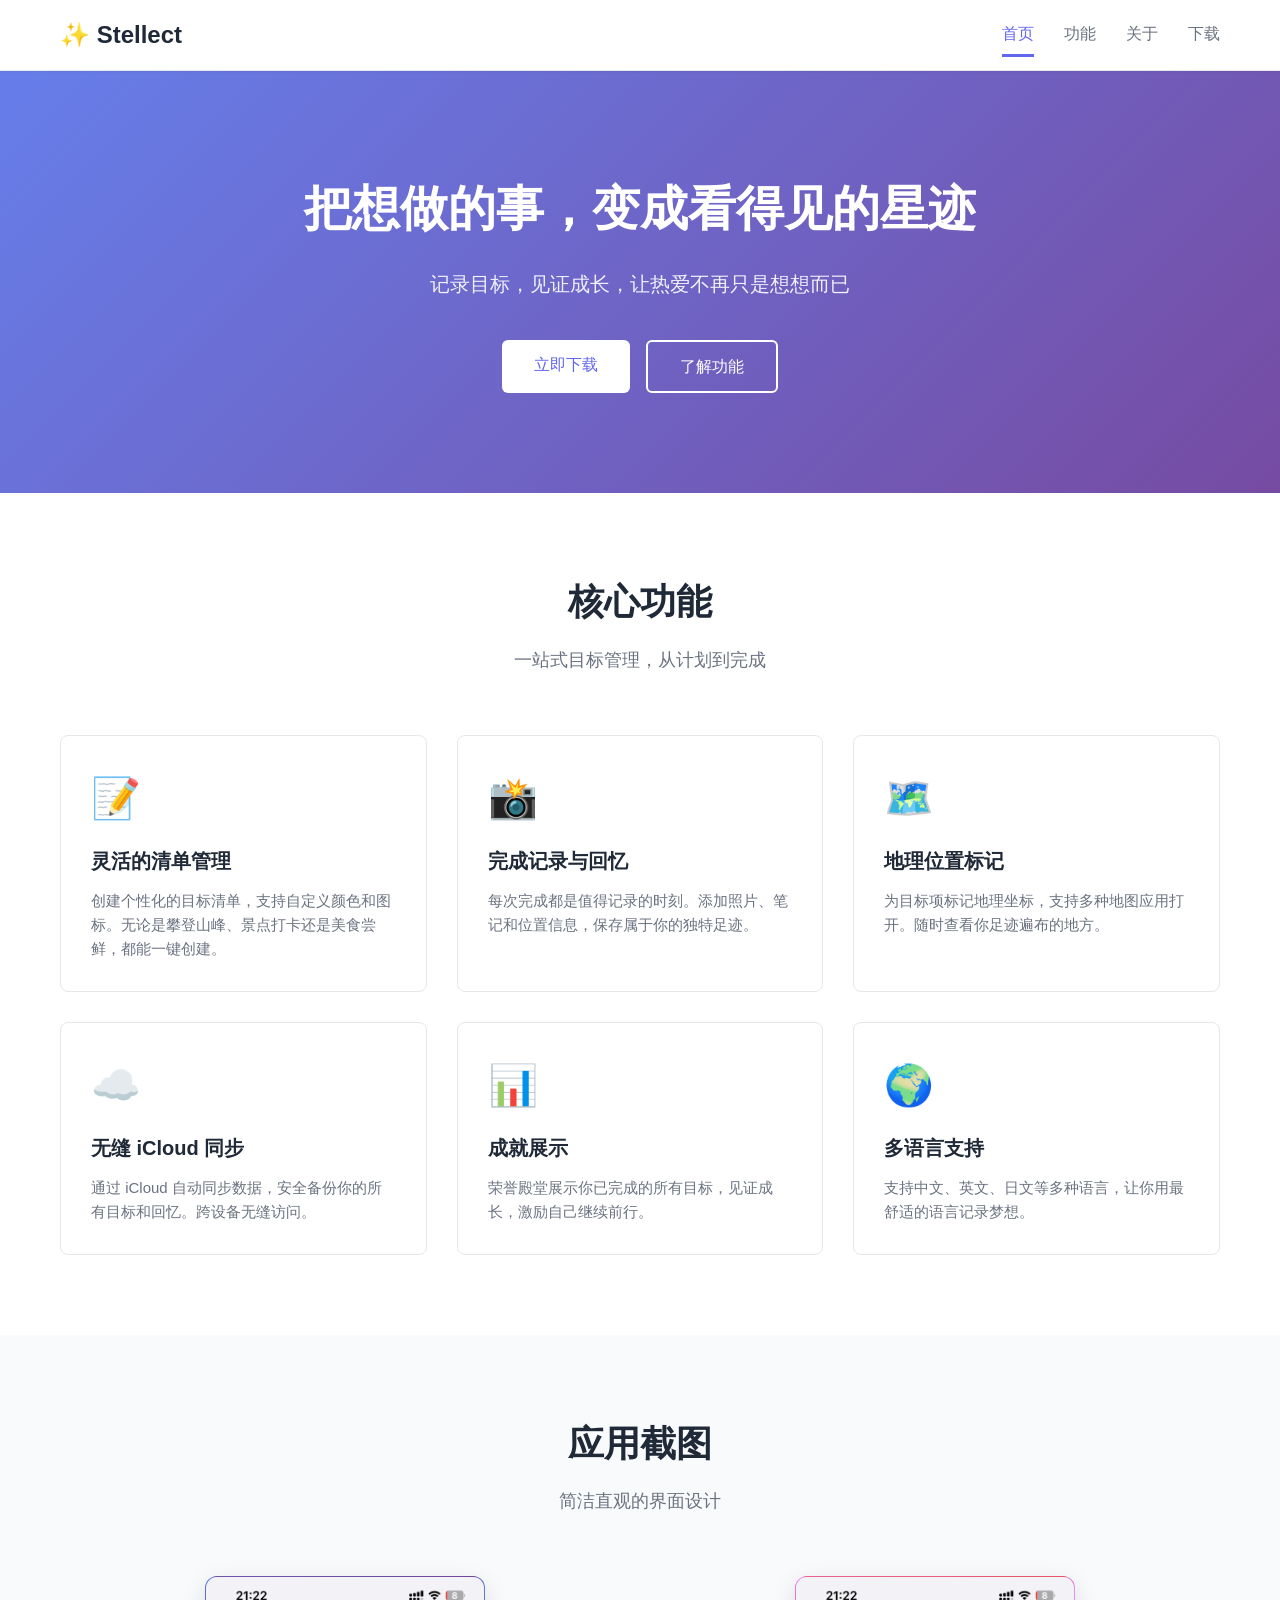
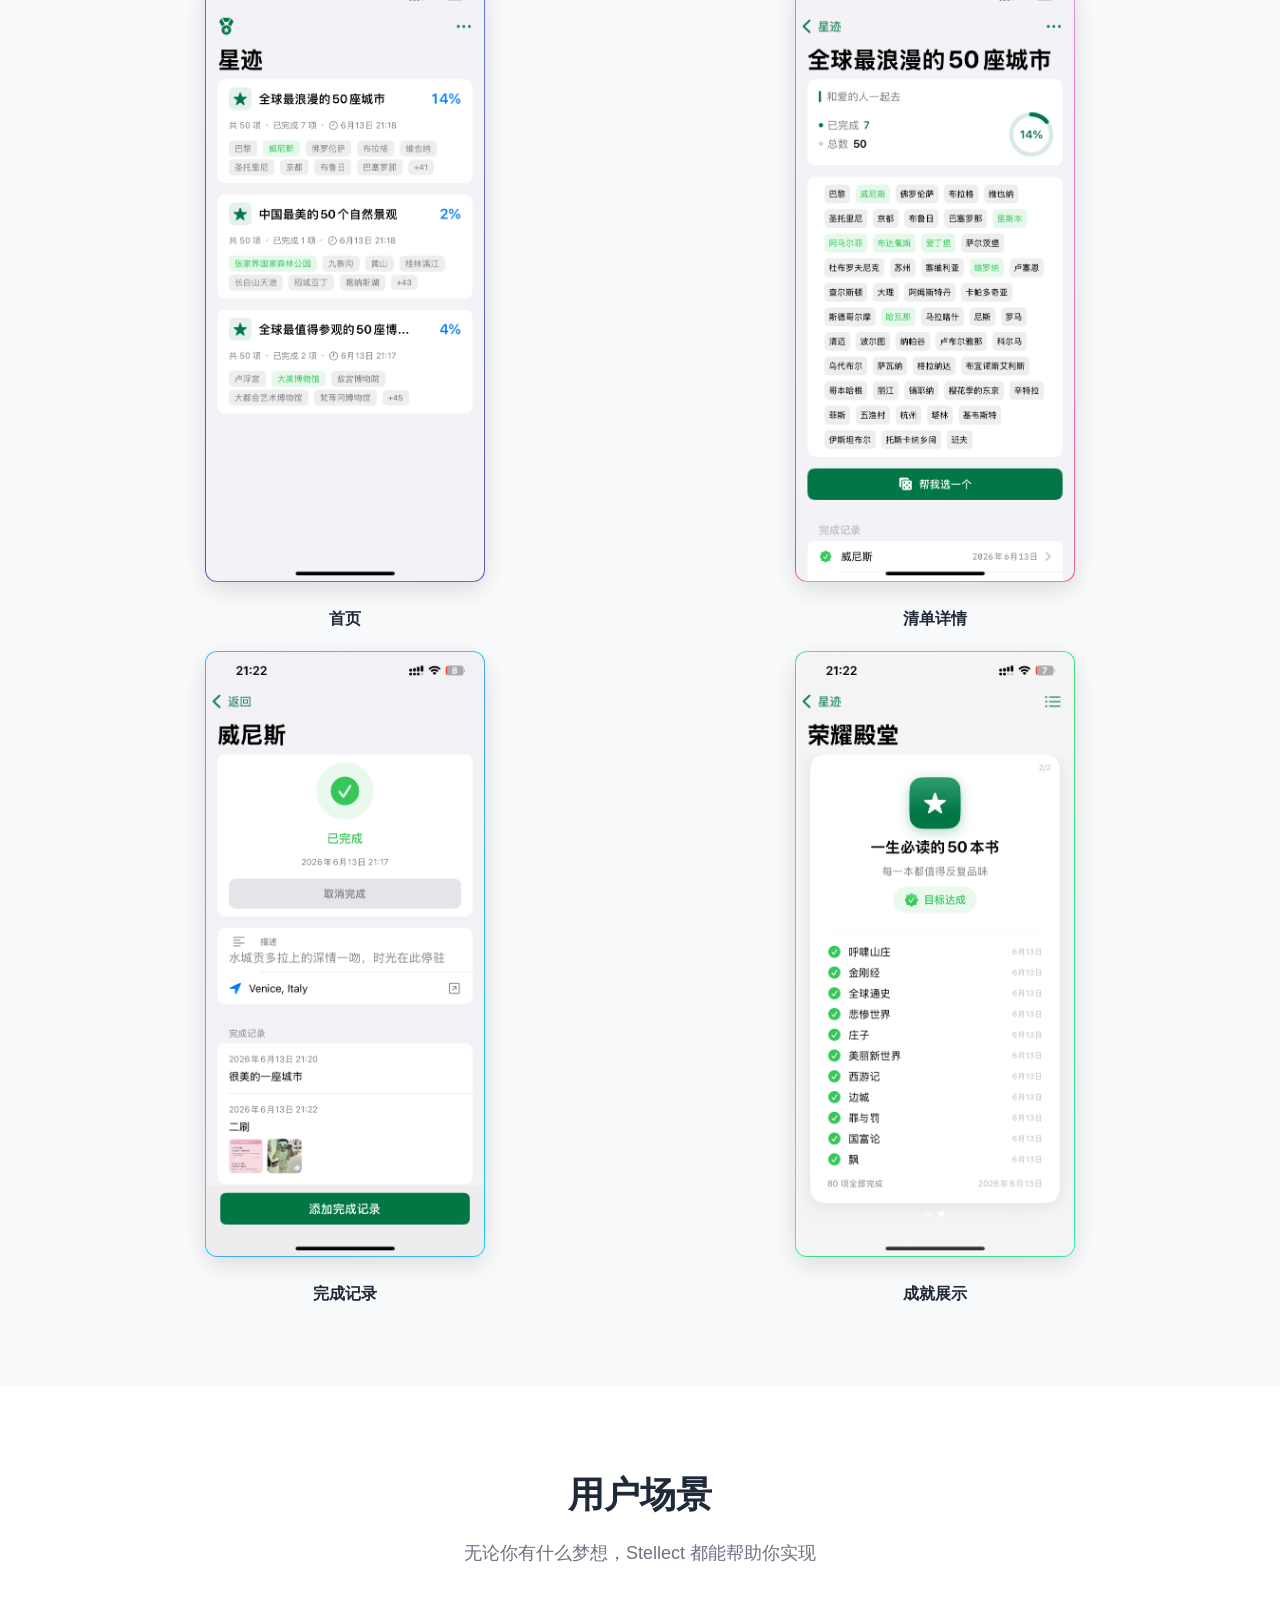
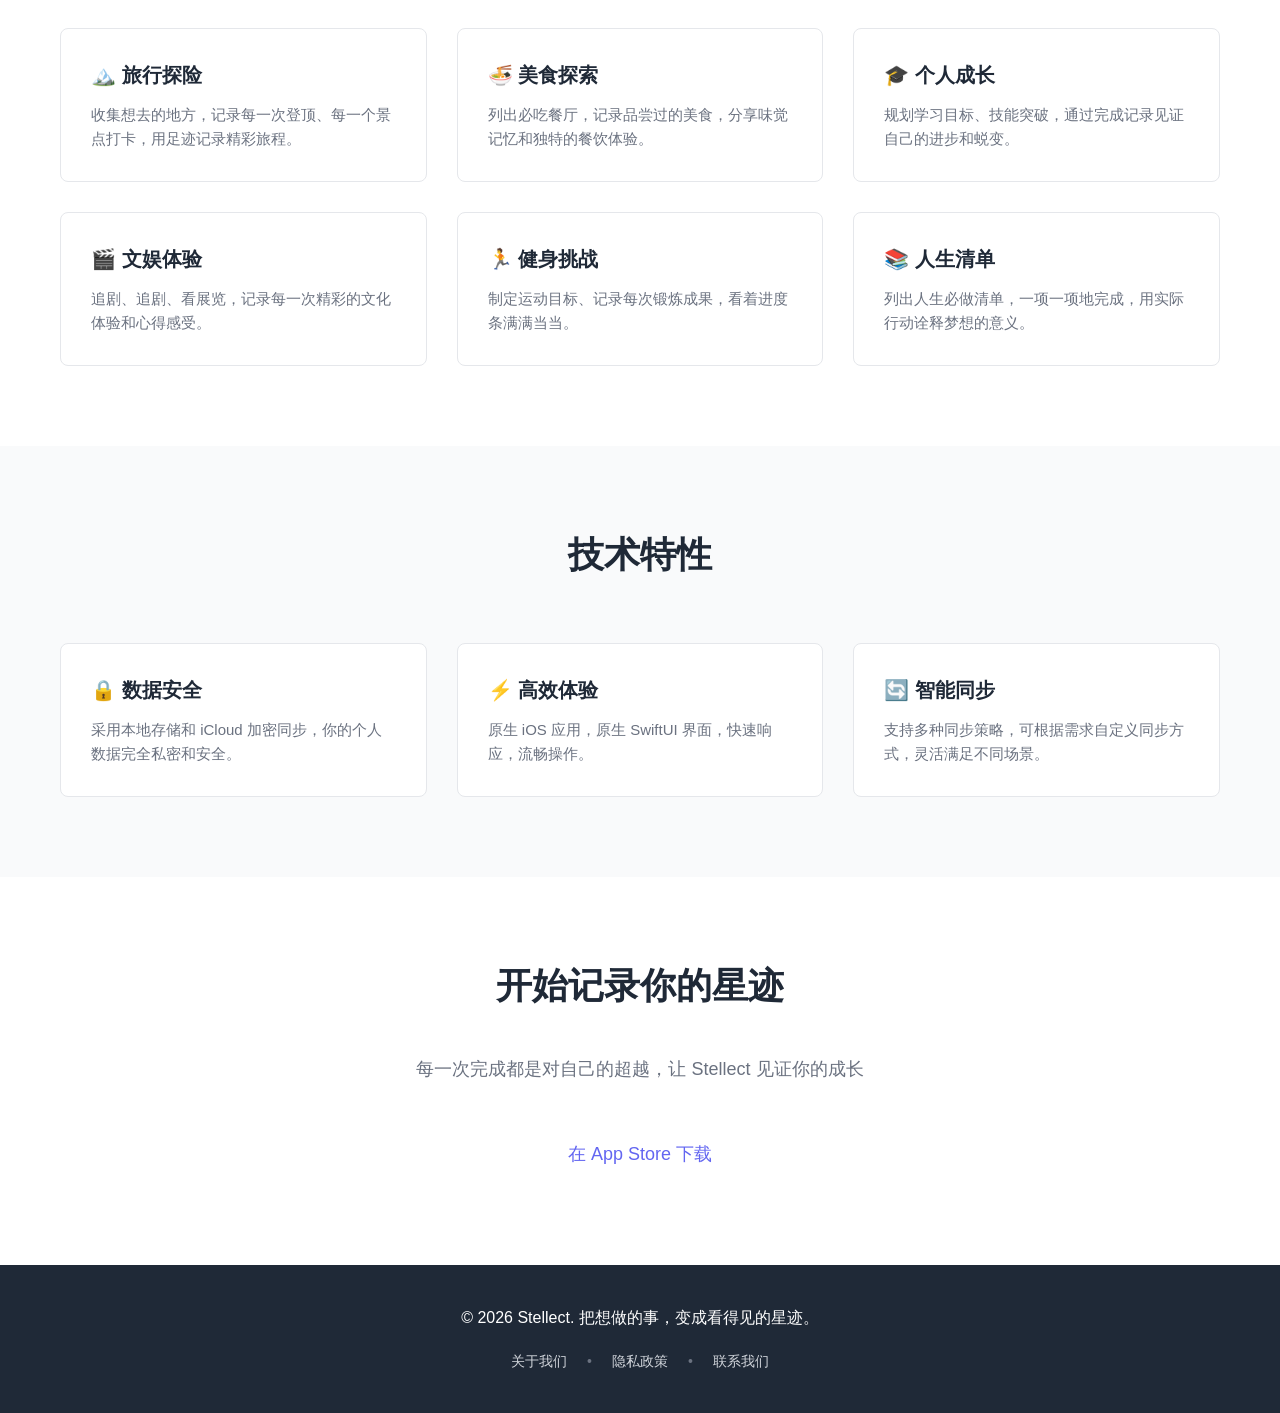
==== index.html @ 3327e580 "Add Stellect website" ====
<!DOCTYPE html>
<html lang="zh-CN">
<head>
  <meta charset="UTF-8">
  <meta name="viewport" content="width=device-width, initial-scale=1.0">
  <title>Stellect - 目标追踪应用</title>
  <meta name="description" content="Stellect 帮助你记录和追踪生活中的每一个目标。创建清单、记录完成、分享足迹，让热爱不再只是想想而已。">
  <link rel="stylesheet" href="assets/css/main.css">
</head>
<body>
  <header class="site-header">
    <div class="container">
      <div class="header-wrap">
        <a href="index.html" class="brand">
          <span>✨ Stellect</span>
        </a>
        <nav class="nav">
          <a href="index.html" class="nav-link active">首页</a>
          <a href="pages/features.html" class="nav-link">功能</a>
          <a href="pages/about.html" class="nav-link">关于</a>
          <a href="pages/download.html" class="nav-link">下载</a>
        </nav>
      </div>
    </div>
  </header>

  <section class="hero">
    <div class="container">
      <div class="hero-content">
        <h1>把想做的事，变成看得见的星迹</h1>
        <p>记录目标，见证成长，让热爱不再只是想想而已</p>
        <div style="display:flex;gap:16px;justify-content:center;flex-wrap:wrap;">
          <a href="pages/download.html" class="btn btn-primary">立即下载</a>
          <a href="pages/features.html" class="btn btn-secondary">了解功能</a>
        </div>
      </div>
    </div>
  </section>

  <section class="section">
    <div class="container">
      <div class="section-header">
        <h2 class="section-title">核心功能</h2>
        <p class="section-subtitle">一站式目标管理，从计划到完成</p>
      </div>
      <div class="features-grid">
        <div class="feature-card">
          <div class="feature-icon">📝</div>
          <h3>灵活的清单管理</h3>
          <p>创建个性化的目标清单，支持自定义颜色和图标。无论是攀登山峰、景点打卡还是美食尝鲜，都能一键创建。</p>
        </div>
        <div class="feature-card">
          <div class="feature-icon">📸</div>
          <h3>完成记录与回忆</h3>
          <p>每次完成都是值得记录的时刻。添加照片、笔记和位置信息，保存属于你的独特足迹。</p>
        </div>
        <div class="feature-card">
          <div class="feature-icon">🗺️</div>
          <h3>地理位置标记</h3>
          <p>为目标项标记地理坐标，支持多种地图应用打开。随时查看你足迹遍布的地方。</p>
        </div>
        <div class="feature-card">
          <div class="feature-icon">☁️</div>
          <h3>无缝 iCloud 同步</h3>
          <p>通过 iCloud 自动同步数据，安全备份你的所有目标和回忆。跨设备无缝访问。</p>
        </div>
        <div class="feature-card">
          <div class="feature-icon">📊</div>
          <h3>成就展示</h3>
          <p>荣誉殿堂展示你已完成的所有目标，见证成长，激励自己继续前行。</p>
        </div>
        <div class="feature-card">
          <div class="feature-icon">🌍</div>
          <h3>多语言支持</h3>
          <p>支持中文、英文、日文等多种语言，让你用最舒适的语言记录梦想。</p>
        </div>
      </div>
    </div>
  </section>

  <section class="section section-alt">
    <div class="container">
      <div class="section-header">
        <h2 class="section-title">应用截图</h2>
        <p class="section-subtitle">简洁直观的界面设计</p>
      </div>
      <div class="screenshot-grid">
        <div class="screenshot-item">
          <img src="assets/images/home.png" alt="首页" style="background: linear-gradient(135deg, #667eea 0%, #764ba2 100%); width: 280px; aspect-ratio: 1170 / 2532;">
          <h3>首页</h3>
        </div>
        <div class="screenshot-item">
          <img src="assets/images/list.png" alt="清单详情" style="background: linear-gradient(135deg, #f093fb 0%, #f5576c 100%); width: 280px; aspect-ratio: 1170 / 2532;">
          <h3>清单详情</h3>
        </div>
        <div class="screenshot-item">
          <img src="assets/images/record.png" alt="完成记录" style="background: linear-gradient(135deg, #4facfe 0%, #00f2fe 100%); width: 280px; aspect-ratio: 1170 / 2532;">
          <h3>完成记录</h3>
        </div>
        <div class="screenshot-item">
          <img src="assets/images/achievement.png" alt="成就展示" style="background: linear-gradient(135deg, #43e97b 0%, #38f9d7 100%); width: 280px; aspect-ratio: 1170 / 2532;">
          <h3>成就展示</h3>
        </div>
      </div>
    </div>
  </section>

  <section class="section">
    <div class="container">
      <div class="section-header">
        <h2 class="section-title">用户场景</h2>
        <p class="section-subtitle">无论你有什么梦想，Stellect 都能帮助你实现</p>
      </div>
      <div class="features-grid">
        <div class="feature-card">
          <h3>🏔️ 旅行探险</h3>
          <p>收集想去的地方，记录每一次登顶、每一个景点打卡，用足迹记录精彩旅程。</p>
        </div>
        <div class="feature-card">
          <h3>🍜 美食探索</h3>
          <p>列出必吃餐厅，记录品尝过的美食，分享味觉记忆和独特的餐饮体验。</p>
        </div>
        <div class="feature-card">
          <h3>🎓 个人成长</h3>
          <p>规划学习目标、技能突破，通过完成记录见证自己的进步和蜕变。</p>
        </div>
        <div class="feature-card">
          <h3>🎬 文娱体验</h3>
          <p>追剧、追剧、看展览，记录每一次精彩的文化体验和心得感受。</p>
        </div>
        <div class="feature-card">
          <h3>🏃 健身挑战</h3>
          <p>制定运动目标、记录每次锻炼成果，看着进度条满满当当。</p>
        </div>
        <div class="feature-card">
          <h3>📚 人生清单</h3>
          <p>列出人生必做清单，一项一项地完成，用实际行动诠释梦想的意义。</p>
        </div>
      </div>
    </div>
  </section>

  <section class="section section-alt">
    <div class="container">
      <div class="section-header">
        <h2 class="section-title">技术特性</h2>
      </div>
      <div class="features-grid">
        <div class="feature-card">
          <h3>🔒 数据安全</h3>
          <p>采用本地存储和 iCloud 加密同步，你的个人数据完全私密和安全。</p>
        </div>
        <div class="feature-card">
          <h3>⚡ 高效体验</h3>
          <p>原生 iOS 应用，原生 SwiftUI 界面，快速响应，流畅操作。</p>
        </div>
        <div class="feature-card">
          <h3>🔄 智能同步</h3>
          <p>支持多种同步策略，可根据需求自定义同步方式，灵活满足不同场景。</p>
        </div>
      </div>
    </div>
  </section>

  <section class="section">
    <div class="container" style="text-align: center;">
      <h2 class="section-title mb-40">开始记录你的星迹</h2>
      <p style="font-size: 18px; color: var(--text-secondary); margin-bottom: 40px;">
        每一次完成都是对自己的超越，让 Stellect 见证你的成长
      </p>
      <a href="https://apps.apple.com/app/id6779149152" class="btn btn-primary" style="font-size: 18px; padding: 16px 40px;">
        在 App Store 下载
      </a>
    </div>
  </section>

  <style>
    .screenshot-item {
      text-align: center;
    }

    .screenshot-item img {
      box-shadow: 0 8px 24px rgba(0, 0, 0, 0.12);
      border-radius: 12px;
      border: 1px solid rgba(0, 0, 0, 0.05);
    }

    .screenshot-item h3 {
      font-size: 16px;
      font-weight: 600;
      color: var(--text-primary);
      margin: 16px 0 0 0;
    }
  </style>

  <footer class="site-footer">
    <div class="container">
      <div class="footer-content">
        <p>© 2026 Stellect. 把想做的事，变成看得见的星迹。</p>
      </div>
      <div class="footer-links">
        <a href="pages/about.html">关于我们</a>
        <span>•</span>
        <a href="pages/privacy.html">隐私政策</a>
        <span>•</span>
        <a href="pages/about.html#contact">联系我们</a>
      </div>
    </div>
  </footer>

  <script src="config/social.js"></script>
  <script src="assets/js/config-loader.js"></script>
</body>
</html>
---- assets/css/main.css ----
* {
  margin: 0;
  padding: 0;
  box-sizing: border-box;
}

:root {
  --primary-color: #6366f1;
  --primary-dark: #4f46e5;
  --secondary-color: #8b5cf6;
  --text-primary: #1f2937;
  --text-secondary: #6b7280;
  --bg-light: #f9fafb;
  --bg-white: #ffffff;
  --border-color: #e5e7eb;
  --success-color: #10b981;
  --warning-color: #f59e0b;
}

body {
  font-family: -apple-system, BlinkMacSystemFont, 'Segoe UI', Roboto, 'Helvetica Neue', Arial, sans-serif;
  line-height: 1.6;
  color: var(--text-primary);
  background-color: var(--bg-light);
}

.container {
  max-width: 1200px;
  margin: 0 auto;
  padding: 0 20px;
}

/* Header */
.site-header {
  background: var(--bg-white);
  border-bottom: 1px solid var(--border-color);
  position: sticky;
  top: 0;
  z-index: 100;
  box-shadow: 0 1px 3px rgba(0, 0, 0, 0.05);
}

.header-wrap {
  display: flex;
  justify-content: space-between;
  align-items: center;
  height: 70px;
}

.brand {
  display: flex;
  align-items: center;
  gap: 12px;
  text-decoration: none;
  font-size: 24px;
  font-weight: 700;
  color: var(--text-primary);
}

.nav {
  display: flex;
  gap: 30px;
}

.nav-link {
  text-decoration: none;
  color: var(--text-secondary);
  font-size: 16px;
  padding: 8px 0;
  border-bottom: 3px solid transparent;
  transition: all 0.3s ease;
}

.nav-link:hover,
.nav-link.active {
  color: var(--primary-color);
  border-bottom-color: var(--primary-color);
}

/* Hero Section */
.hero {
  background: linear-gradient(135deg, #667eea 0%, #764ba2 100%);
  color: white;
  padding: 100px 0;
  text-align: center;
}

.hero-content h1 {
  font-size: 48px;
  margin-bottom: 20px;
  font-weight: 700;
}

.hero-content p {
  font-size: 20px;
  margin-bottom: 40px;
  opacity: 0.9;
}

/* Buttons */
.btn {
  display: inline-block;
  padding: 12px 32px;
  border-radius: 6px;
  text-decoration: none;
  font-weight: 500;
  font-size: 16px;
  transition: all 0.3s ease;
  cursor: pointer;
  border: none;
}

.btn-primary {
  background: white;
  color: var(--primary-color);
}

.btn-primary:hover {
  transform: translateY(-2px);
  box-shadow: 0 10px 25px rgba(0, 0, 0, 0.2);
}

.btn-secondary {
  background: transparent;
  color: white;
  border: 2px solid white;
}

.btn-secondary:hover {
  background: rgba(255, 255, 255, 0.1);
  transform: translateY(-2px);
}

/* Sections */
.section {
  padding: 80px 0;
  background: var(--bg-white);
}

.section-alt {
  background: var(--bg-light);
}

.section-header {
  text-align: center;
  margin-bottom: 60px;
}

.section-title {
  font-size: 36px;
  font-weight: 700;
  margin-bottom: 15px;
  color: var(--text-primary);
}

.section-subtitle {
  font-size: 18px;
  color: var(--text-secondary);
}

/* Features Grid */
.features-grid {
  display: grid;
  grid-template-columns: repeat(auto-fit, minmax(300px, 1fr));
  gap: 30px;
}

.feature-card {
  padding: 30px;
  background: var(--bg-white);
  border-radius: 8px;
  border: 1px solid var(--border-color);
  transition: all 0.3s ease;
}

.section-alt .feature-card {
  background: var(--bg-white);
}

.feature-card:hover {
  transform: translateY(-8px);
  box-shadow: 0 20px 40px rgba(0, 0, 0, 0.1);
}

.feature-icon {
  font-size: 40px;
  margin-bottom: 15px;
  display: block;
}

.feature-card h3 {
  font-size: 20px;
  margin-bottom: 12px;
  color: var(--text-primary);
}

.feature-card p {
  color: var(--text-secondary);
  font-size: 15px;
  line-height: 1.6;
}

/* Screenshot */
.screenshot {
  text-align: center;
}

.screenshot img {
  max-width: 100%;
  height: auto;
  border-radius: 12px;
  box-shadow: 0 20px 40px rgba(0, 0, 0, 0.1);
  transition: transform 0.3s ease;
}

.screenshot img:hover {
  transform: scale(1.02);
}

.screenshot-grid {
  display: grid;
  grid-template-columns: repeat(auto-fit, minmax(420px, 1fr));
  gap: 20px;
  margin-top: 40px;
}

.screenshot-item {
  text-align: center;
}

.screenshot-item img {
  width: 100%;
  height: auto;
  border-radius: 8px;
  box-shadow: 0 10px 25px rgba(0, 0, 0, 0.1);
}

.screenshot-item h3 {
  margin-top: 15px;
  color: var(--text-primary);
  font-size: 16px;
}

/* Footer */
.site-footer {
  background: var(--text-primary);
  color: white;
  padding: 40px 0;
  text-align: center;
}

.footer-content {
  margin-bottom: 20px;
}

.footer-links {
  display: flex;
  justify-content: center;
  gap: 20px;
  font-size: 14px;
}

.footer-links a {
  color: #d1d5db;
  text-decoration: none;
  transition: color 0.3s ease;
}

.footer-links a:hover {
  color: white;
}

.footer-links span {
  color: #6b7280;
}

/* Responsive */
@media (max-width: 768px) {
  .hero-content h1 {
    font-size: 32px;
  }

  .hero-content p {
    font-size: 16px;
  }

  .section-title {
    font-size: 28px;
  }

  .nav {
    gap: 15px;
  }

  .nav-link {
    font-size: 14px;
  }

  .section {
    padding: 50px 0;
  }

  .features-grid {
    grid-template-columns: 1fr;
    gap: 20px;
  }
}

/* Utility Classes */
.text-center {
  text-align: center;
}

.mt-40 {
  margin-top: 40px;
}

.mb-40 {
  margin-bottom: 40px;
}

.py-40 {
  padding-top: 40px;
  padding-bottom: 40px;
}
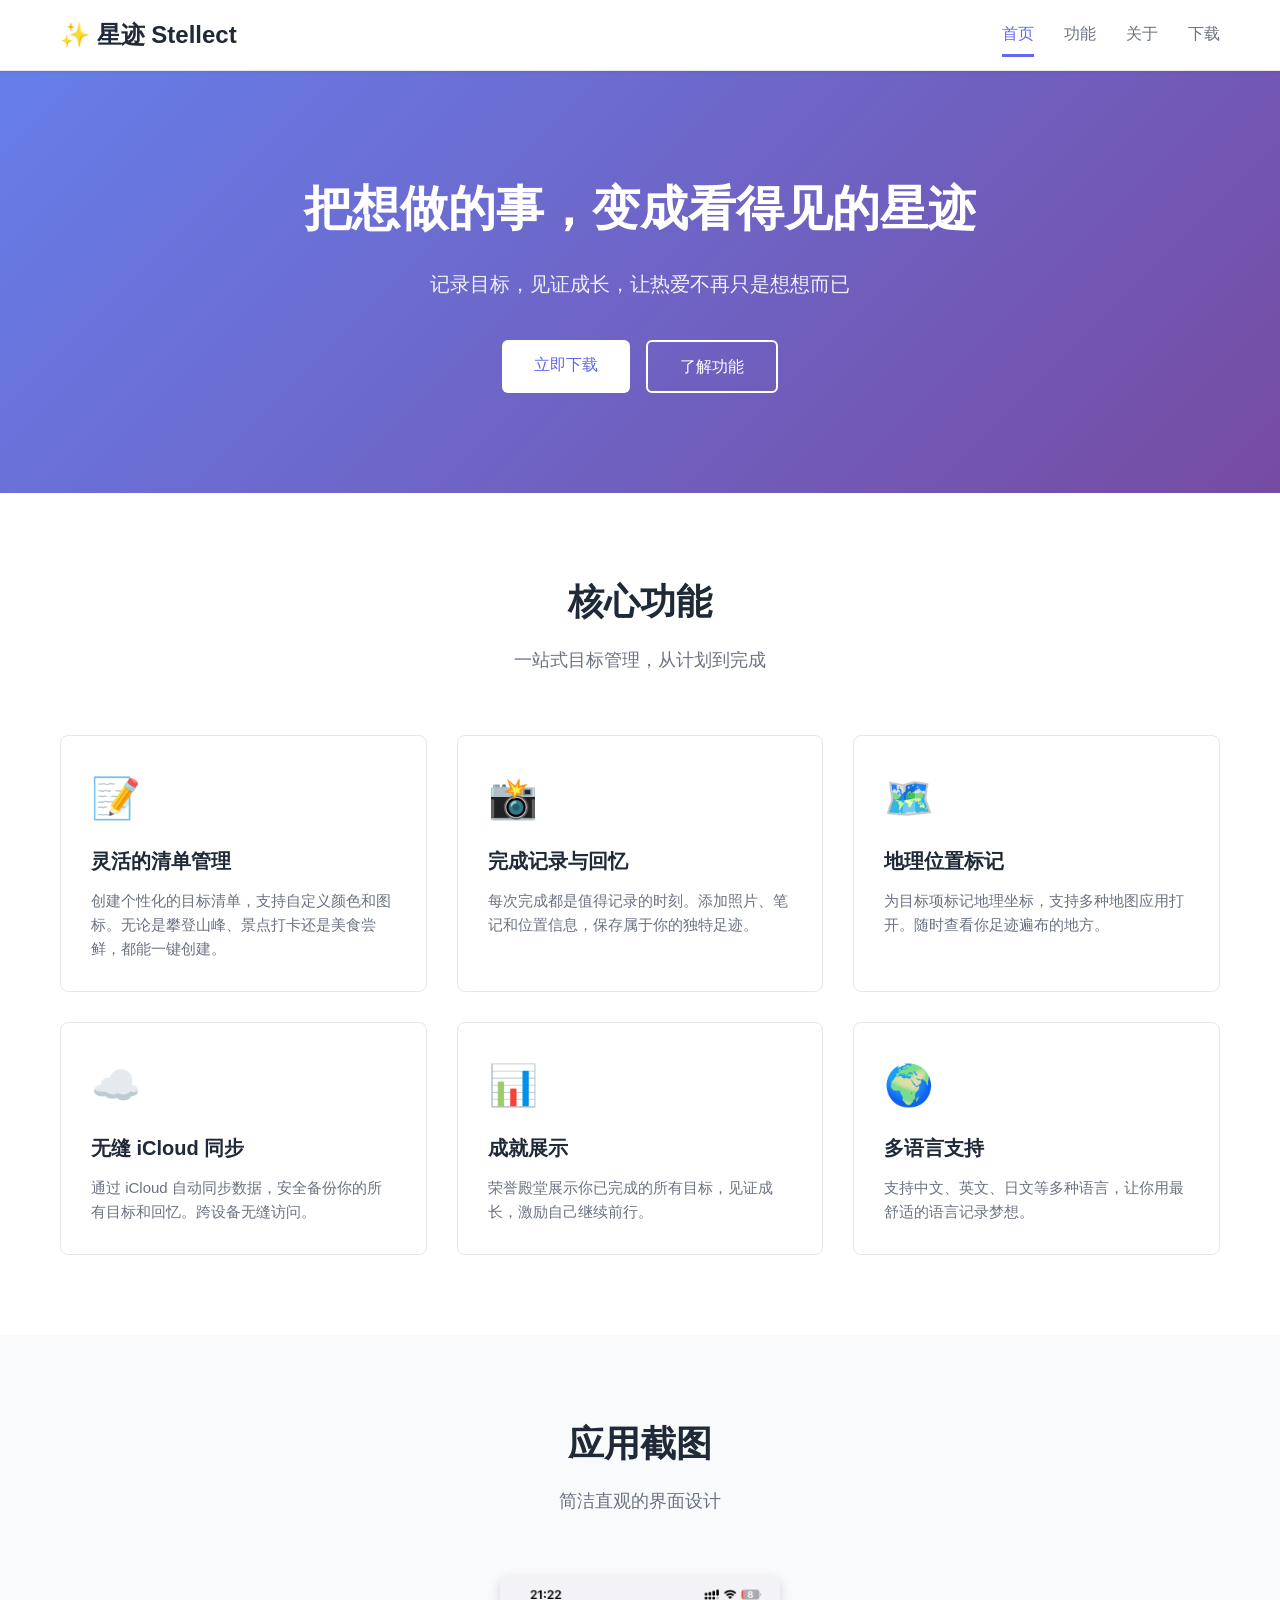
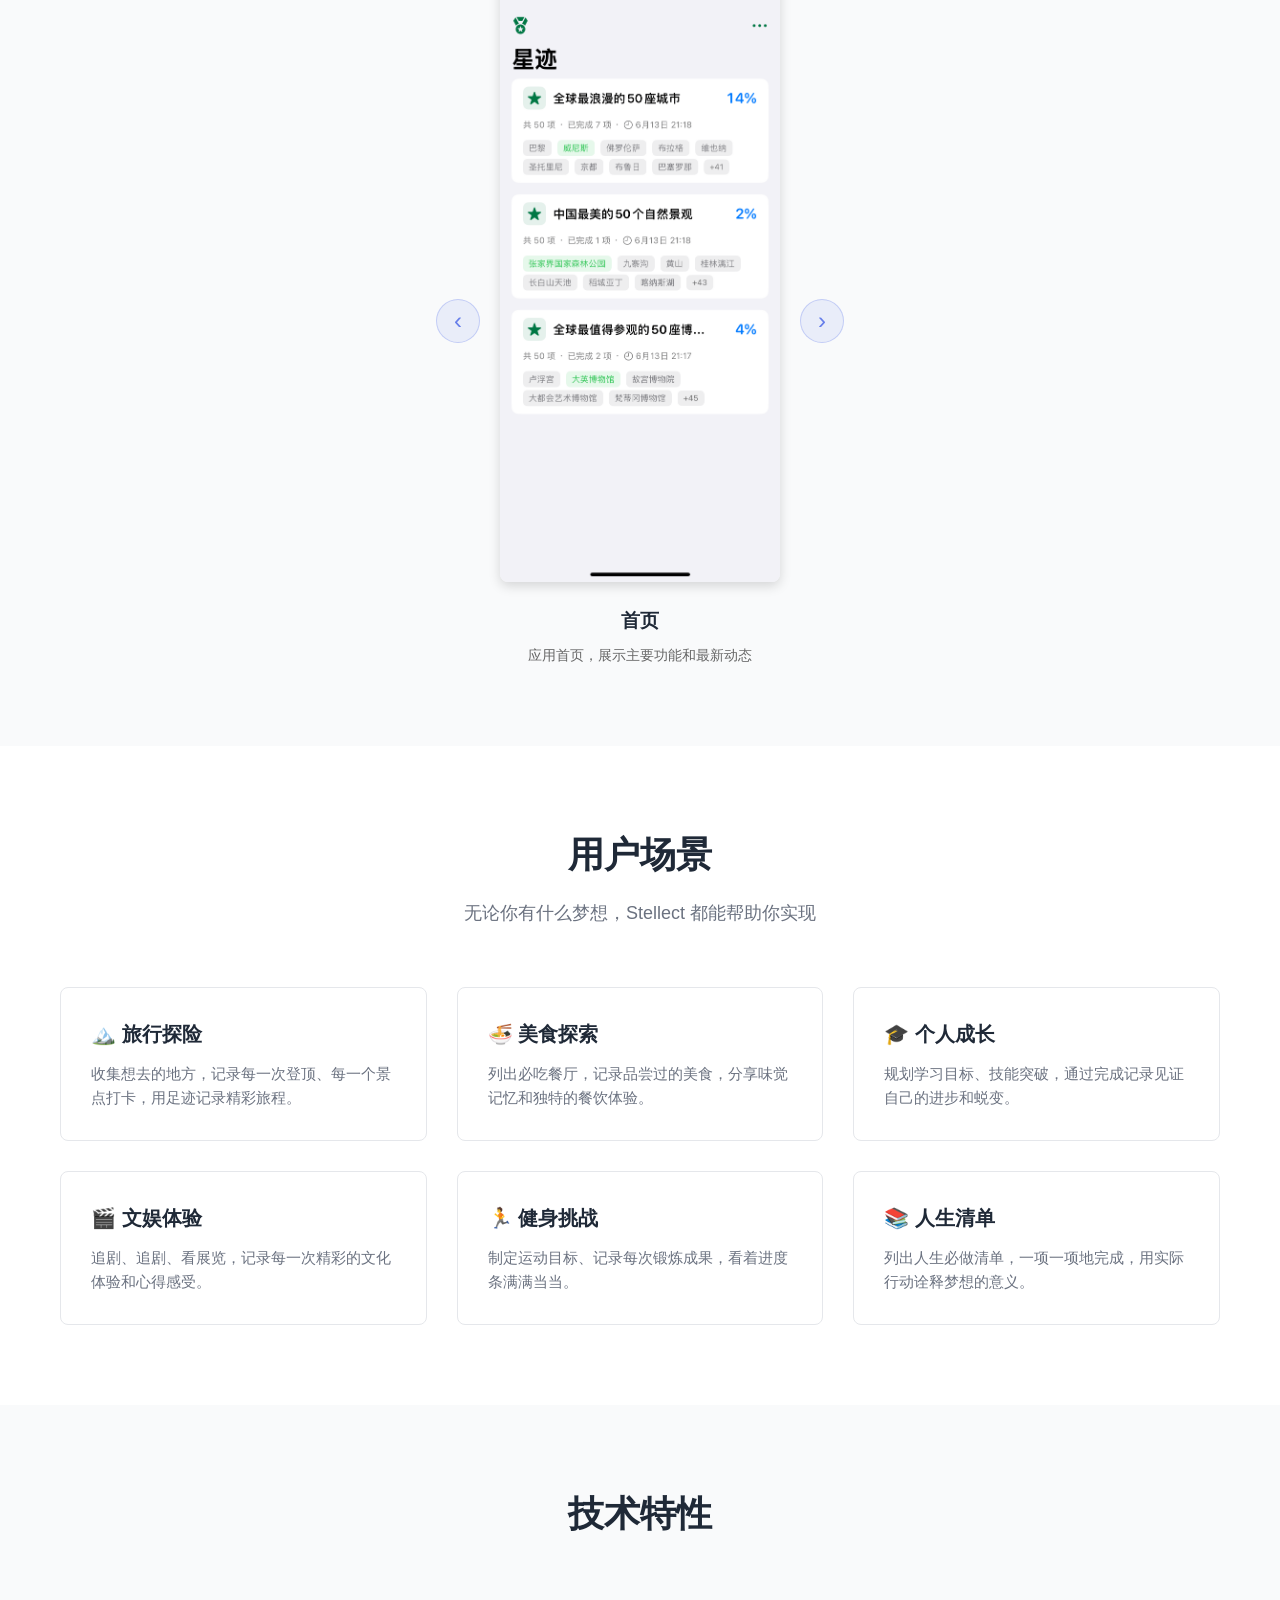
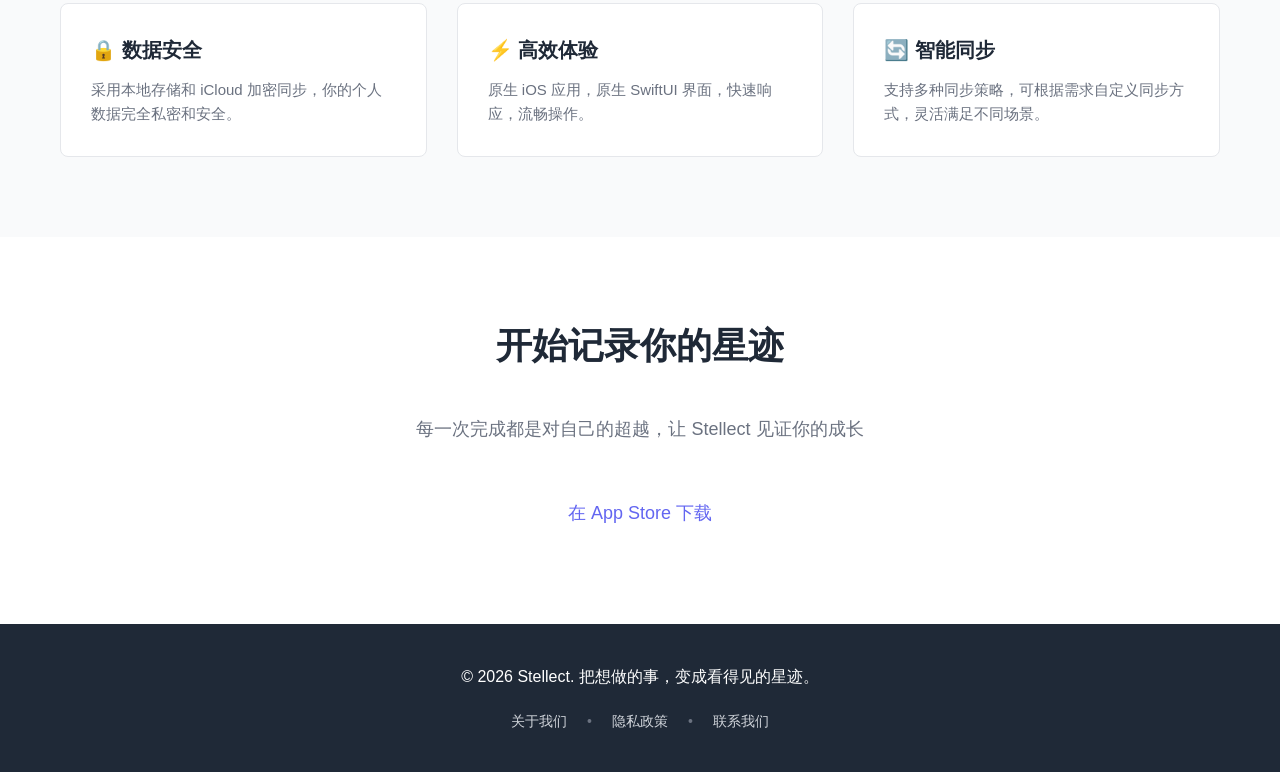
==== commit 538f9551: "更新显示样式" ====
--- a/index.html
+++ b/index.html
@@ -6,13 +6,15 @@
   <title>Stellect - 目标追踪应用</title>
   <meta name="description" content="Stellect 帮助你记录和追踪生活中的每一个目标。创建清单、记录完成、分享足迹，让热爱不再只是想想而已。">
   <link rel="stylesheet" href="assets/css/main.css">
+  <script src="config/config.js"></script>
+  <script src="assets/js/app-config-loader.js"></script>
 </head>
 <body>
   <header class="site-header">
     <div class="container">
       <div class="header-wrap">
         <a href="index.html" class="brand">
-          <span>✨ Stellect</span>
+          <span data-app-brand>✨ Stellect</span>
         </a>
         <nav class="nav">
           <a href="index.html" class="nav-link active">首页</a>
@@ -84,24 +86,24 @@
         <h2 class="section-title">应用截图</h2>
         <p class="section-subtitle">简洁直观的界面设计</p>
       </div>
-      <div class="screenshot-grid">
-        <div class="screenshot-item">
-          <img src="assets/images/home.png" alt="首页" style="background: linear-gradient(135deg, #667eea 0%, #764ba2 100%); width: 280px; aspect-ratio: 1170 / 2532;">
-          <h3>首页</h3>
-        </div>
-        <div class="screenshot-item">
-          <img src="assets/images/list.png" alt="清单详情" style="background: linear-gradient(135deg, #f093fb 0%, #f5576c 100%); width: 280px; aspect-ratio: 1170 / 2532;">
-          <h3>清单详情</h3>
-        </div>
-        <div class="screenshot-item">
-          <img src="assets/images/record.png" alt="完成记录" style="background: linear-gradient(135deg, #4facfe 0%, #00f2fe 100%); width: 280px; aspect-ratio: 1170 / 2532;">
-          <h3>完成记录</h3>
-        </div>
-        <div class="screenshot-item">
-          <img src="assets/images/achievement.png" alt="成就展示" style="background: linear-gradient(135deg, #43e97b 0%, #38f9d7 100%); width: 280px; aspect-ratio: 1170 / 2532;">
-          <h3>成就展示</h3>
-        </div>
-      </div>
+      <div class="screenshot-carousel" style="display: flex; align-items: center; justify-content: center; gap: 20px;">
+        <button class="carousel-btn prev-btn" id="prevBtn" style="background: rgba(102, 126, 234, 0.1); border: 1px solid rgba(102, 126, 234, 0.3); border-radius: 50%; width: 44px; height: 44px; font-size: 24px; cursor: pointer; transition: all 0.3s; display: flex; align-items: center; justify-content: center; color: #667eea;">‹</button>
+        
+        <div id="screenshotContainer" style="text-align: center;">
+          <img id="screenshotImg" src="assets/images/home.png" alt="应用截图" style="width: 280px; aspect-ratio: 1170 / 2532; border-radius: 8px; box-shadow: 0 4px 12px rgba(0, 0, 0, 0.15);">
+          <h3 id="screenshotName" style="margin-top: 16px; margin-bottom: 8px;">首页</h3>
+          <p id="screenshotDes" style="color: #666; font-size: 14px; margin: 0;">应用首页，展示主要功能和最新动态</p>
+        </div>
+        
+        <button class="carousel-btn next-btn" id="nextBtn" style="background: rgba(102, 126, 234, 0.1); border: 1px solid rgba(102, 126, 234, 0.3); border-radius: 50%; width: 44px; height: 44px; font-size: 24px; cursor: pointer; transition: all 0.3s; display: flex; align-items: center; justify-content: center; color: #667eea;">›</button>
+      </div>
+      
+      <style>
+        .carousel-btn:hover {
+          background: rgba(102, 126, 234, 0.2) !important;
+          border-color: rgba(102, 126, 234, 0.5) !important;
+        }
+      </style>
     </div>
   </section>
 
@@ -209,6 +211,7 @@
   </footer>
 
   <script src="config/social.js"></script>
+  <script src="assets/js/screenshot-carousel.js"></script>
   <script src="assets/js/config-loader.js"></script>
 </body>
 </html>
